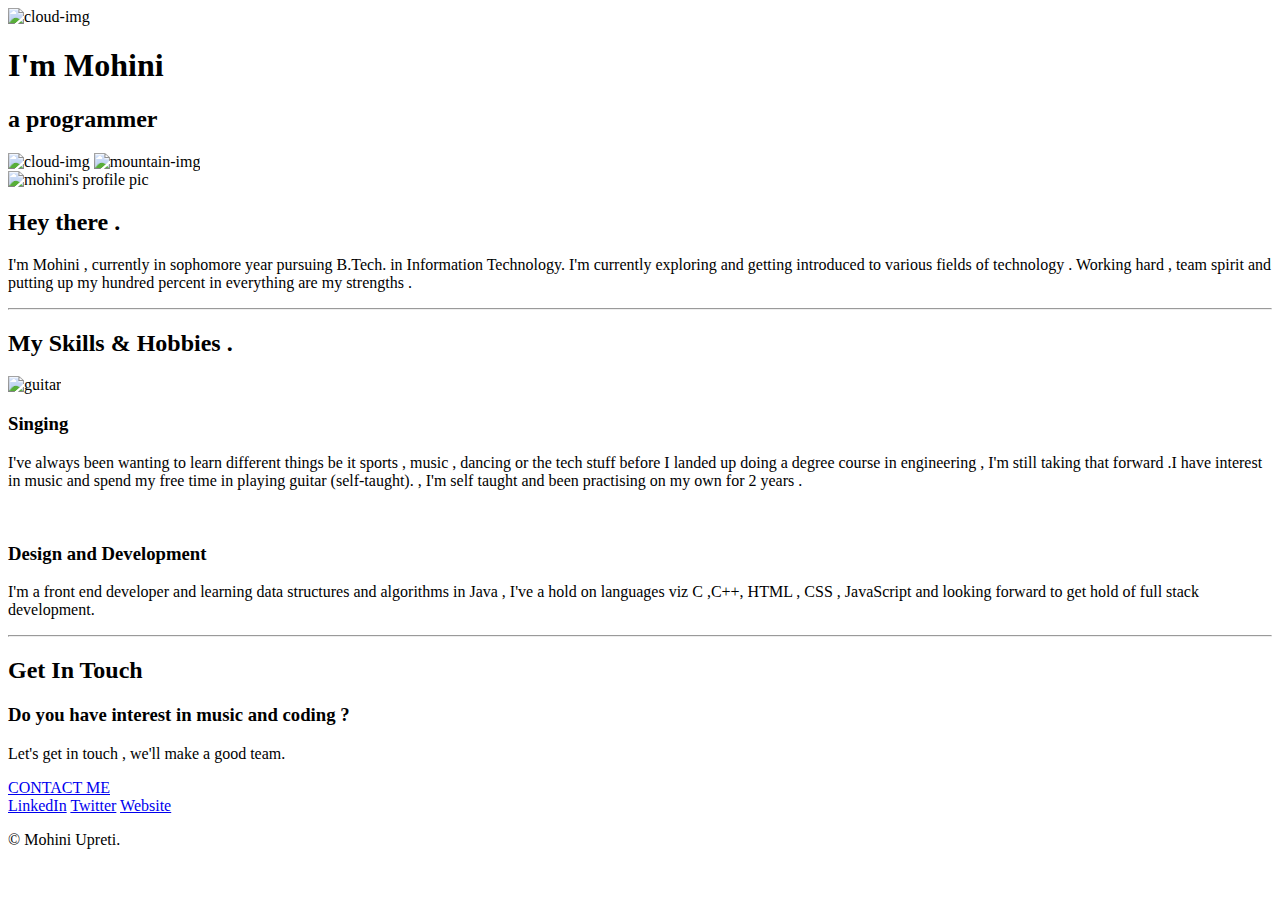
==== index.html @ 1d092286 "Add files via upload" ====
<!DOCTYPE html>
<html lang="en">
<head>
    <meta charset="UTF-8">
    <title>MOHINI UPRETI </title>
    <link rel="stylesheet" href="css/styles.css">
    <link rel="icon" href="favicon.ico">
    <link rel="preconnect" href="https://fonts.googleapis.com">
<link rel="preconnect" href="https://fonts.gstatic.com" crossorigin>
<link href="https://fonts.googleapis.com/css2?family=Merriweather:wght@300&family=Montserrat&family=Sacramento&display=swap" rel="stylesheet">
</head>
<body>
  <div class=" top-container">
    <img class = " top-cloud "src ="images/CSS - My Site Images/cloud.png" alt="cloud-img">
    <h1>I'm Mohini</h1>  
    <h2>a programmer</h2>
    <!--<p>a <span class="underline">programmer</span></p> -->
    <img class ="bottom-cloud " src="images/CSS - My Site Images/cloud.png" alt="cloud-img">
    <img src="images/CSS - My Site Images/mountain.png" alt="mountain-img">
  </div>
  
  <div class="middle-container">
    <div class="profile">
      <img src="images/CSS - My Site Images/Mohini Pfp-modified.png" alt="mohini's profile pic">
      <h2>Hey there .</h2>
      <p class="intro">I'm Mohini , currently in sophomore year pursuing B.Tech. in Information Technology. I'm currently exploring and getting introduced to  various fields of technology . Working hard , team spirit and putting up my hundred percent in everything are my strengths .

      </p>
      
    </div>
    <hr>
    <div class="skills">
      <h2>My Skills & Hobbies .</h2>
      <div class="skill-row">
        <img class="skill-image1" src="https://media.giphy.com/media/EA4ZexjGOnfP2/giphy.gif" alt="guitar">
        <h3>Singing</h3>
        <p>I've always been wanting to learn different things be it sports , music , dancing or the tech stuff before I landed up doing a degree course in engineering , I'm still taking that forward .I have interest in music and spend my free time in playing guitar (self-taught). , I'm self taught and been practising on my own for 2 years .</p>
        
      </div>
      <div class="skill-row">
        <img class="skill-image2" src="https://media.giphy.com/media/26AHONQ79FdWZhAI0/giphy.gif" alt="">
        <h3>Design and Development</h3>
        <p> I'm a front end developer and learning data structures and algorithms in Java , I've a hold on languages viz C ,C++, HTML , CSS , JavaScript and looking forward to get hold of full stack development.</p>
      </div>
    </div>
    <hr>
    <div class="contact-me">
      <h2>Get In Touch</h2>
      <h3>Do you have interest in music and coding ?</h3>
      <p>Let's get in touch , we'll make a good team.</p>
      <a class="btn" href="mailto:upretimohini@gmail.com">CONTACT ME</a>
    </div>
  </div>
  
  
  <div class="bottom-container">
    <a class="footer-link" href="https://www.linkedin.com/">LinkedIn</a>
    <a class="footer-link" href="https://twitter.com/">Twitter</a>
    <a class="footer-link" href="https://www.appbrewery.co/">Website</a>
    <div class="copyright"> <p>© Mohini Upreti.</p></div>
  </div>
  

</body>
</html>
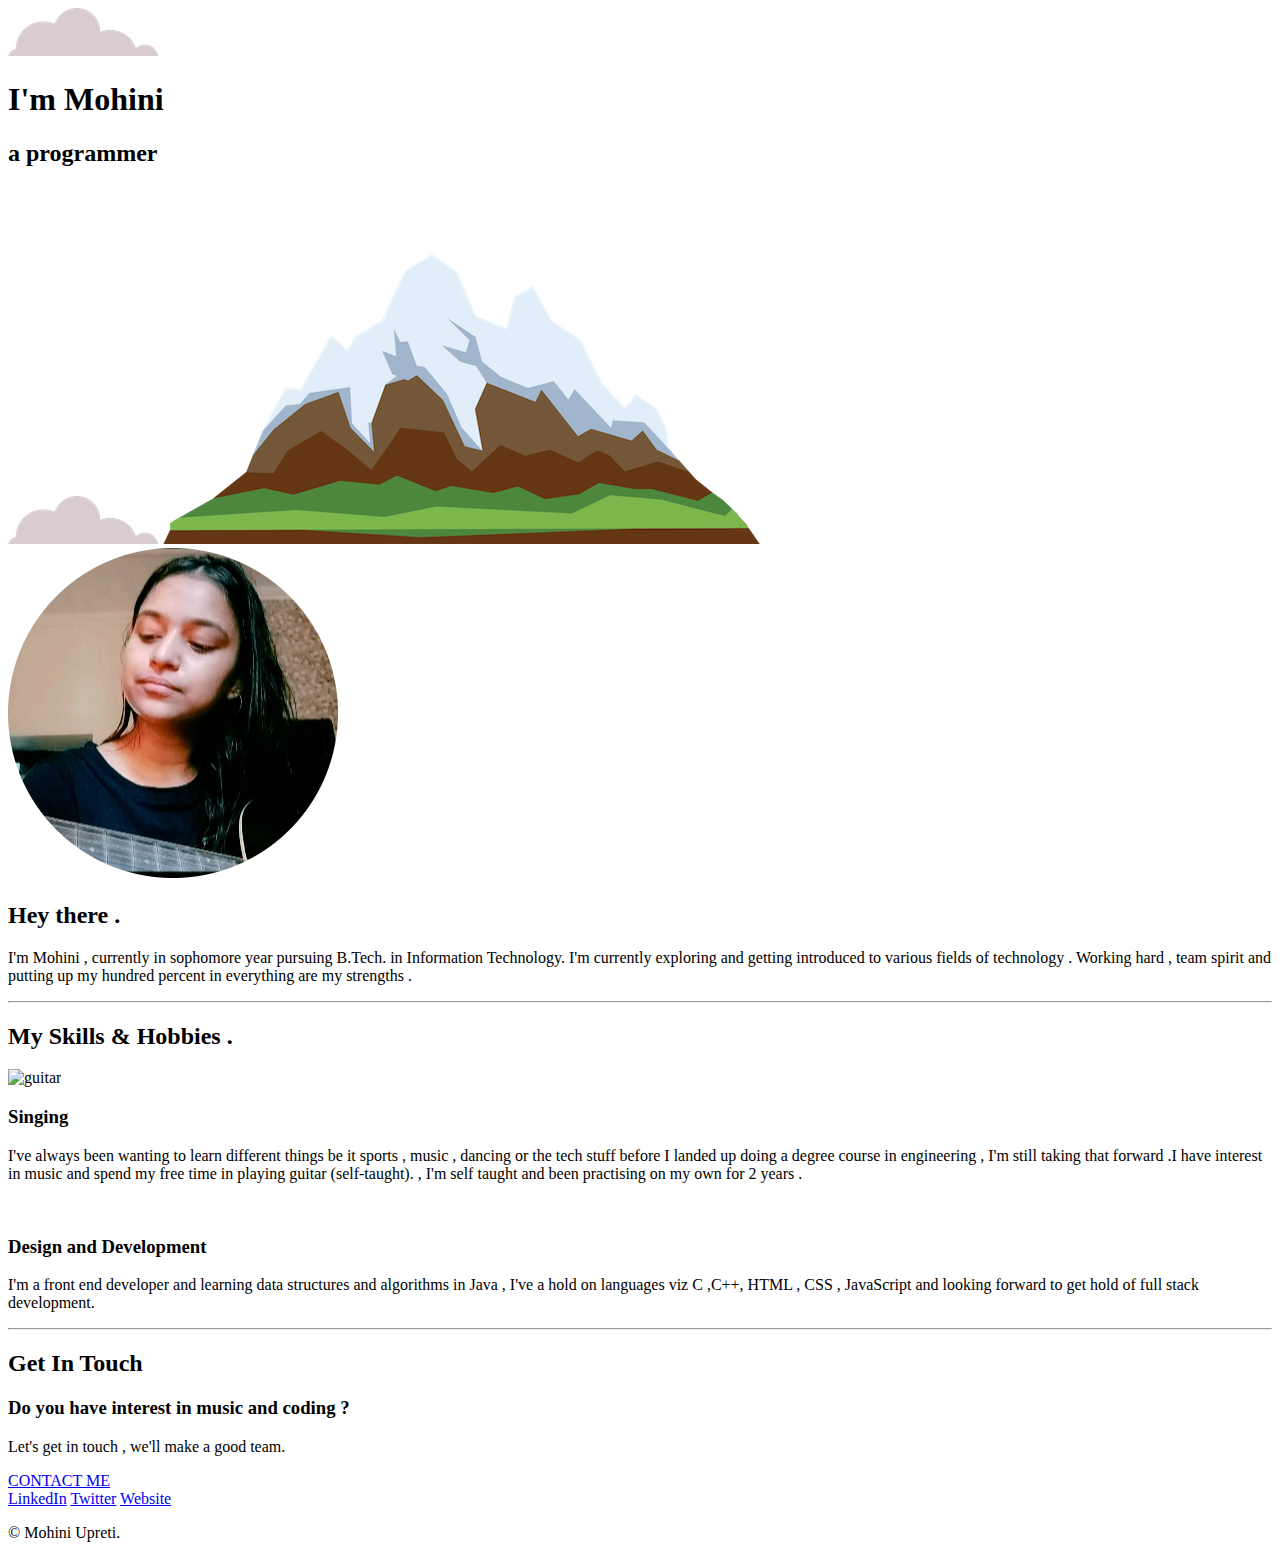
==== commit 6df3e0b2: "Update index.html" ====
--- a/index.html
+++ b/index.html
@@ -11,17 +11,17 @@
 </head>
 <body>
   <div class=" top-container">
-    <img class = " top-cloud "src ="images/CSS - My Site Images/cloud.png" alt="cloud-img">
+    <img class = " top-cloud "src ="./cloud.png" alt="cloud-img">
     <h1>I'm Mohini</h1>  
     <h2>a programmer</h2>
     <!--<p>a <span class="underline">programmer</span></p> -->
-    <img class ="bottom-cloud " src="images/CSS - My Site Images/cloud.png" alt="cloud-img">
-    <img src="images/CSS - My Site Images/mountain.png" alt="mountain-img">
+    <img class ="bottom-cloud " src="./cloud.png" alt="cloud-img">
+    <img src="./mountain.png" alt="mountain-img">
   </div>
   
   <div class="middle-container">
     <div class="profile">
-      <img src="images/CSS - My Site Images/Mohini Pfp-modified.png" alt="mohini's profile pic">
+      <img src="Mohini Pfp-modified.png" alt="mohini's profile pic">
       <h2>Hey there .</h2>
       <p class="intro">I'm Mohini , currently in sophomore year pursuing B.Tech. in Information Technology. I'm currently exploring and getting introduced to  various fields of technology . Working hard , team spirit and putting up my hundred percent in everything are my strengths .
 
@@ -62,4 +62,4 @@
   
 
 </body>
-</html>+</html>
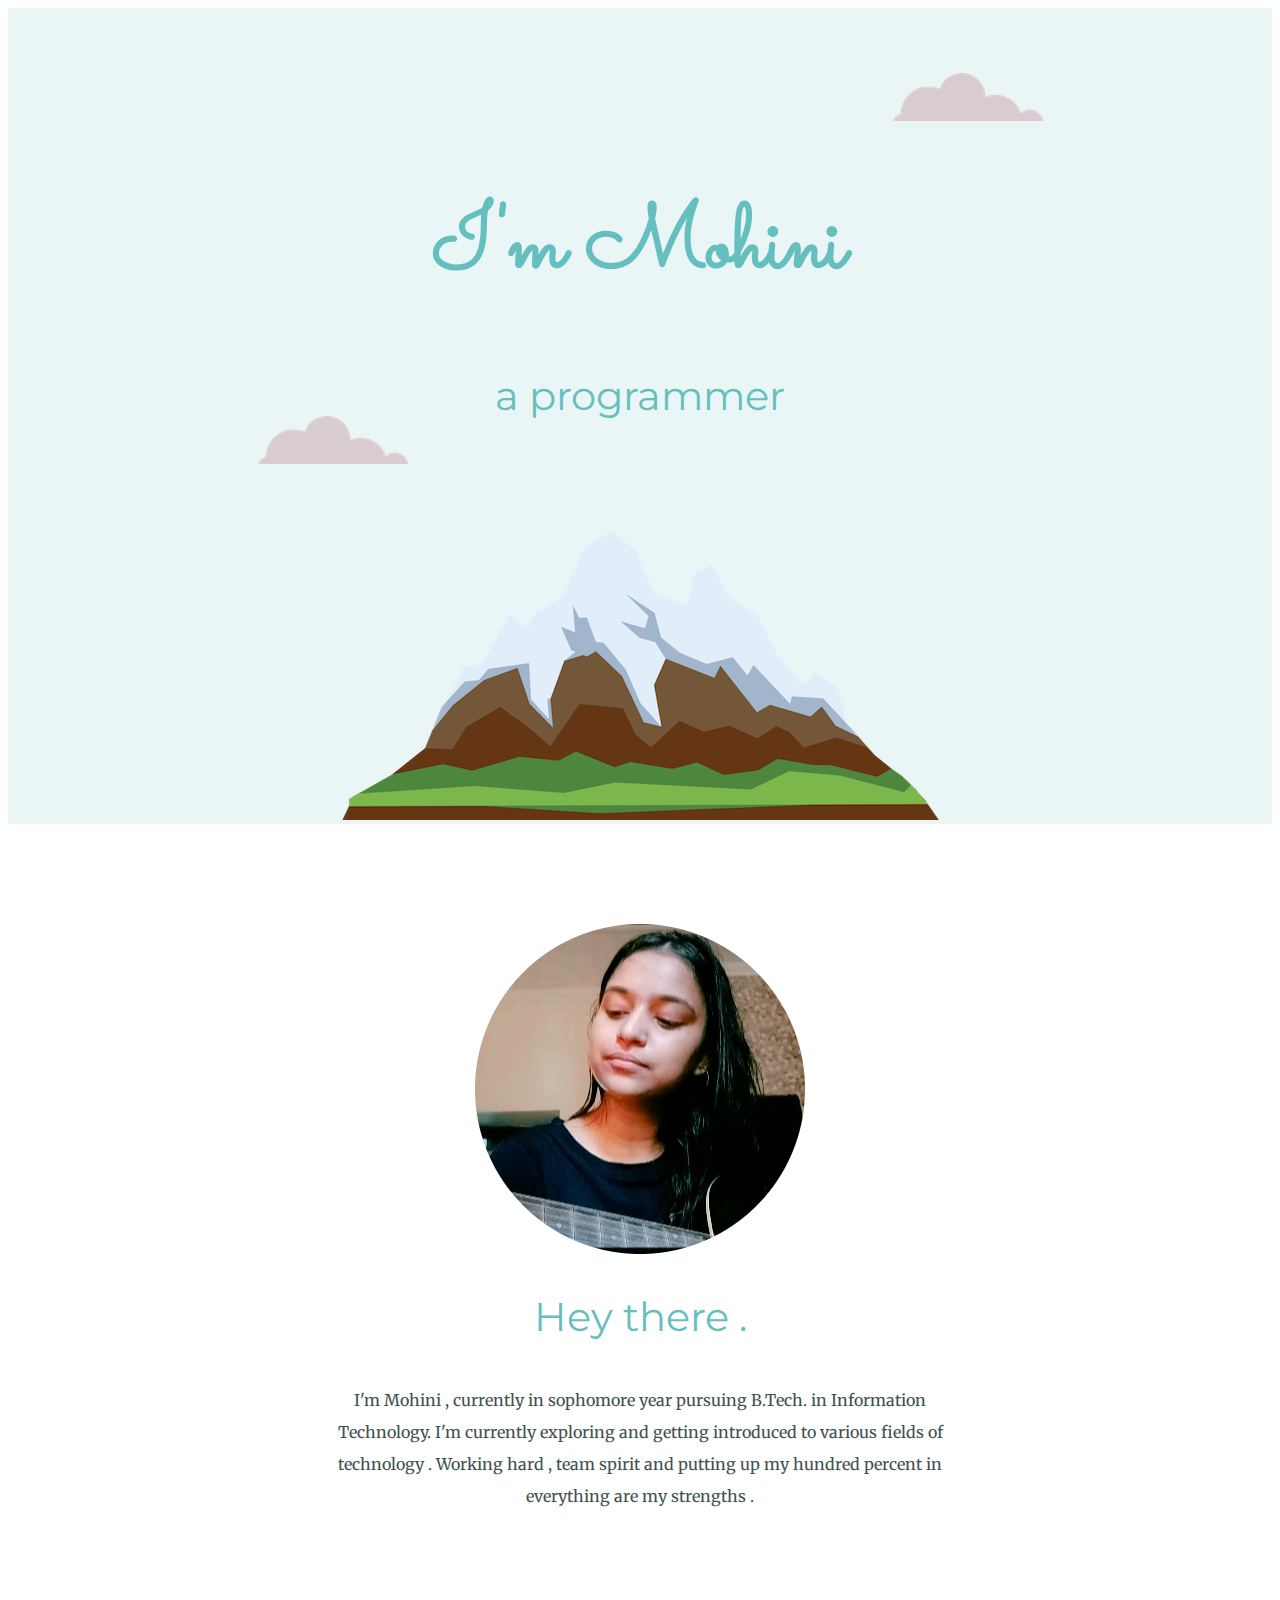
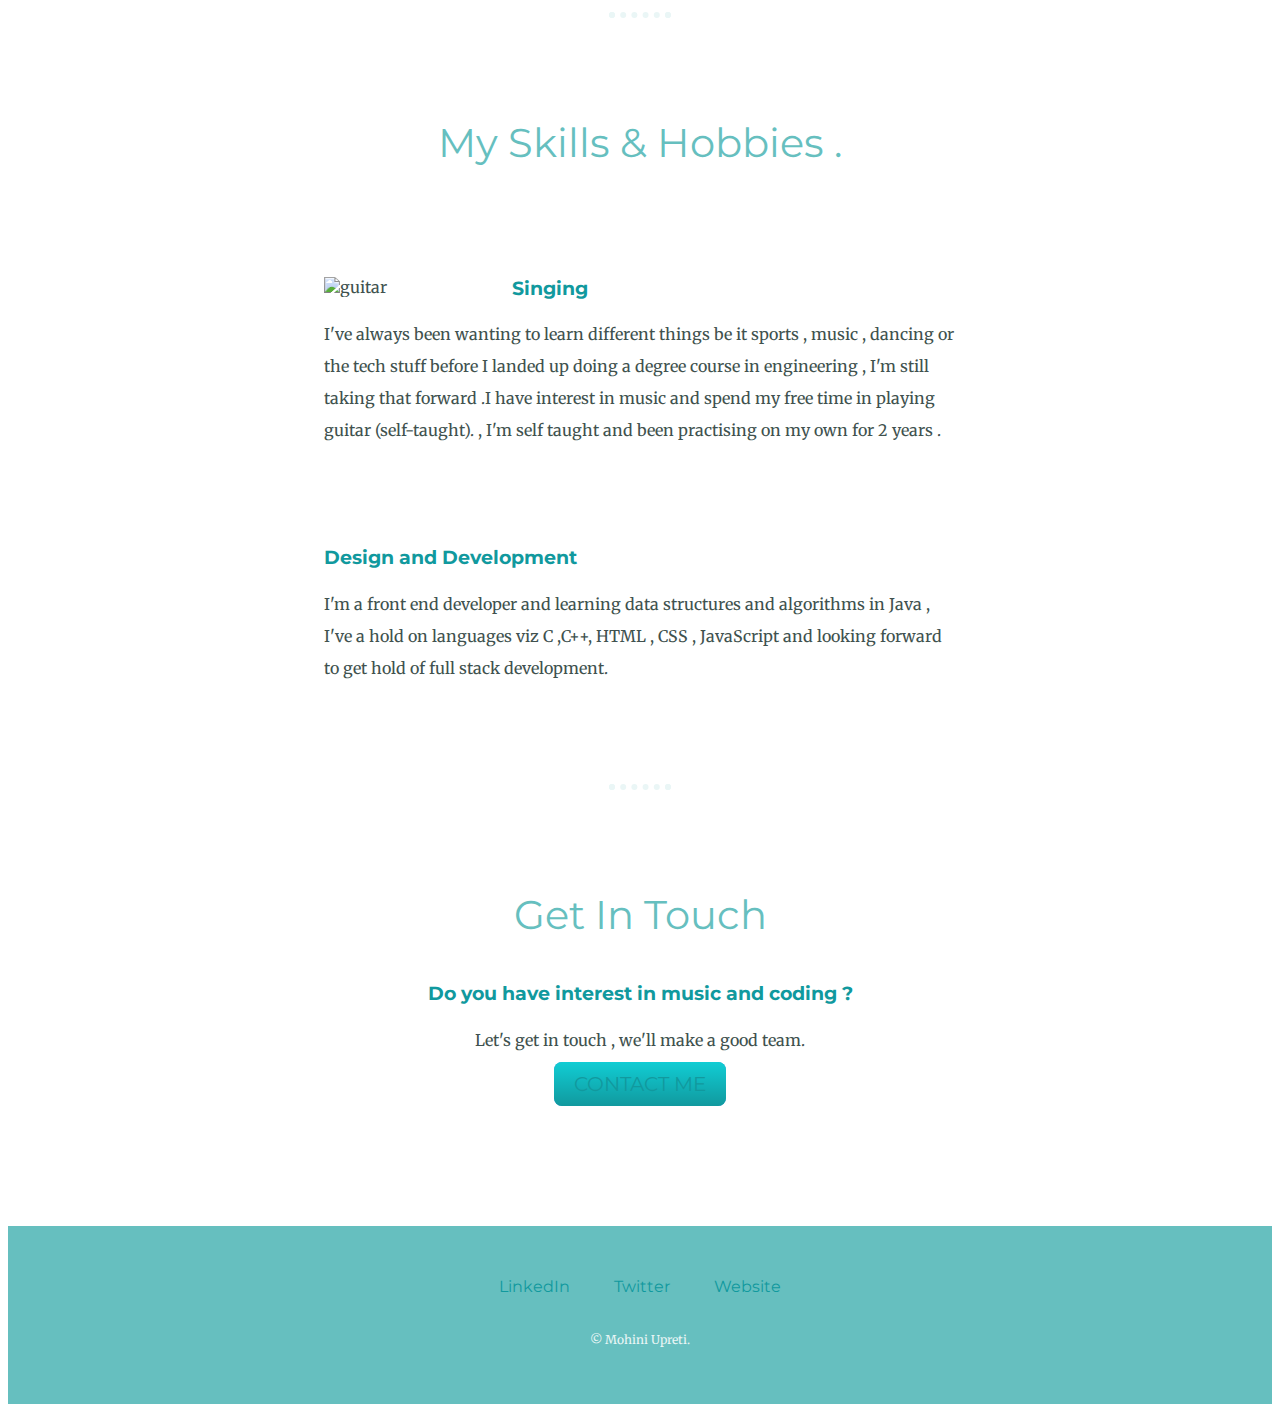
==== commit 43361c2c: "Update index.html" ====
--- a/index.html
+++ b/index.html
@@ -3,7 +3,7 @@
 <head>
     <meta charset="UTF-8">
     <title>MOHINI UPRETI </title>
-    <link rel="stylesheet" href="css/styles.css">
+    <link rel="stylesheet" href="./styles.css">
     <link rel="icon" href="favicon.ico">
     <link rel="preconnect" href="https://fonts.googleapis.com">
 <link rel="preconnect" href="https://fonts.gstatic.com" crossorigin>
--- a/styles.css
+++ b/styles.css
@@ -0,0 +1,159 @@
+h1{
+    
+  margin:50px auto 0 auto;
+  font-family: sacramento, sans-serif;
+  font-size: 5.625rem;   
+  color: #66BFBF;
+  line-height: 2;
+  /* a 100 % is 16px ...90 px is (90/16)*100 = 562.5 % , we want our size to be dynamic..
+  so as when a user changes the size of webpage it changes too..  
+
+  1 em is 16 pixels ....in earlier times 1 em used to represent size of 1 M ..
+  1 em = 16px = 1cm
+   */
+   /* width:10%;
+   margin:0 auto 0 auto;    */
+   /* or we can write as margin : 0 auto ...which means top and bottom is zero , left and right are auto */
+}
+h2{
+    font-family: Montserrat,sans-serif;
+    font-size: 2.5rem;
+    color: #66BFBF;
+    font-weight: normal;
+    padding-bottom: 10px;
+}
+
+h3{
+    font-family: Montserrat;
+    color:#11999E ;
+    
+
+}
+
+body{
+    font-family: Merriweather , sans-serif;
+    /* margin:0;  */
+    text-align: center;
+    font-size: 100%;
+    color: #40514e;
+}
+p{
+    line-height: 2 ;
+    
+}
+hr{
+    border:dotted #EAF6F6 6px  ;
+    margin: 100px auto ;
+    width: 4%;
+    border-bottom: none;
+}
+a{
+    color: #11999E;
+    font-family: Montserrat, sans-serif;
+    margin: 10px 20px ;
+    text-decoration: none;
+}
+a:hover{
+    color: #EAF6F6;
+}
+.top-container {
+    background-color:#EAF6F6;   
+    position: relative;
+    padding-top: 100px;
+
+} 
+.middle-container {
+   margin: 100px 0;
+}
+.bottom-container {
+ 
+    background-color: #66BFBF;
+    height: max-content;
+    padding: 50px 0 20px ;
+   
+
+}
+.underline{
+    text-decoration: underline;
+}
+.top-cloud{
+    position: absolute ;
+    top : 8%;
+    left: 70%;
+
+}
+.bottom-cloud{
+    position: absolute ;
+    top:50% ;
+    left: 250px;
+}
+.footer-link{
+    color: #11999E;
+    padding:50px auto 0 auto;
+    
+
+}
+.copyright{
+    color: #EAF6F6;
+    font-size: 0.75rem;
+    padding: 20px 0;
+}
+
+    
+    .btn {
+        background: #3498db;
+        background-image: -webkit-linear-gradient(top, #11cdd4,  #11999e);
+        background-image: -moz-linear-gradient(top, #11cdd4,  #11999e);
+        background-image: -ms-linear-gradient(top, #11cdd4,  #11999e);
+        background-image: -o-linear-gradient(top, #11cdd4,  #11999e);
+        background-image: linear-gradient(to bottom, #11cdd4,  #11999e);
+        -webkit-border-radius: 28;
+        -moz-border-radius: 28;
+        border-radius: 8px;
+        font-family: Montserrat,sans-serif;
+        color: #11999E;
+        font-size: 20px;
+        padding: 10px 20px 10px 20px;
+        text-decoration: none;
+      }
+      
+      .btn:hover {
+        background: #3cb0fd;
+        background-image: -webkit-linear-gradient(top, #30e3cb,  #2bc4ad);
+        background-image: -moz-linear-gradient(top, #30e3cb,  #2bc4ad);
+        background-image: -ms-linear-gradient(top, #30e3cb,  #2bc4ad);
+        background-image: -o-linear-gradient(top, #30e3cb,  #2bc4ad);
+        background-image: linear-gradient(to bottom, #30e3cb,  #2bc4ad);
+        text-decoration: none;
+
+      }
+
+
+.skill-row{
+    width: 50%;
+    margin:100px auto 100px auto;
+    text-align: left;
+
+}
+.skill-image1{
+    width: 25%;
+    float: left;
+    margin-right: 30px;
+}
+.skill-image2{
+    width: 25%;
+    float: right;
+    margin-left: 30px;
+}
+/* .clear1{
+    clear: right;
+}  example for using clear attribute ..for 2nd paragraph ...which was temporarily assigned class clear1*/
+
+.contact-me{
+    padding-bottom: 30px ;
+   
+}
+.intro{
+    width: 50%;
+    margin: auto;
+}